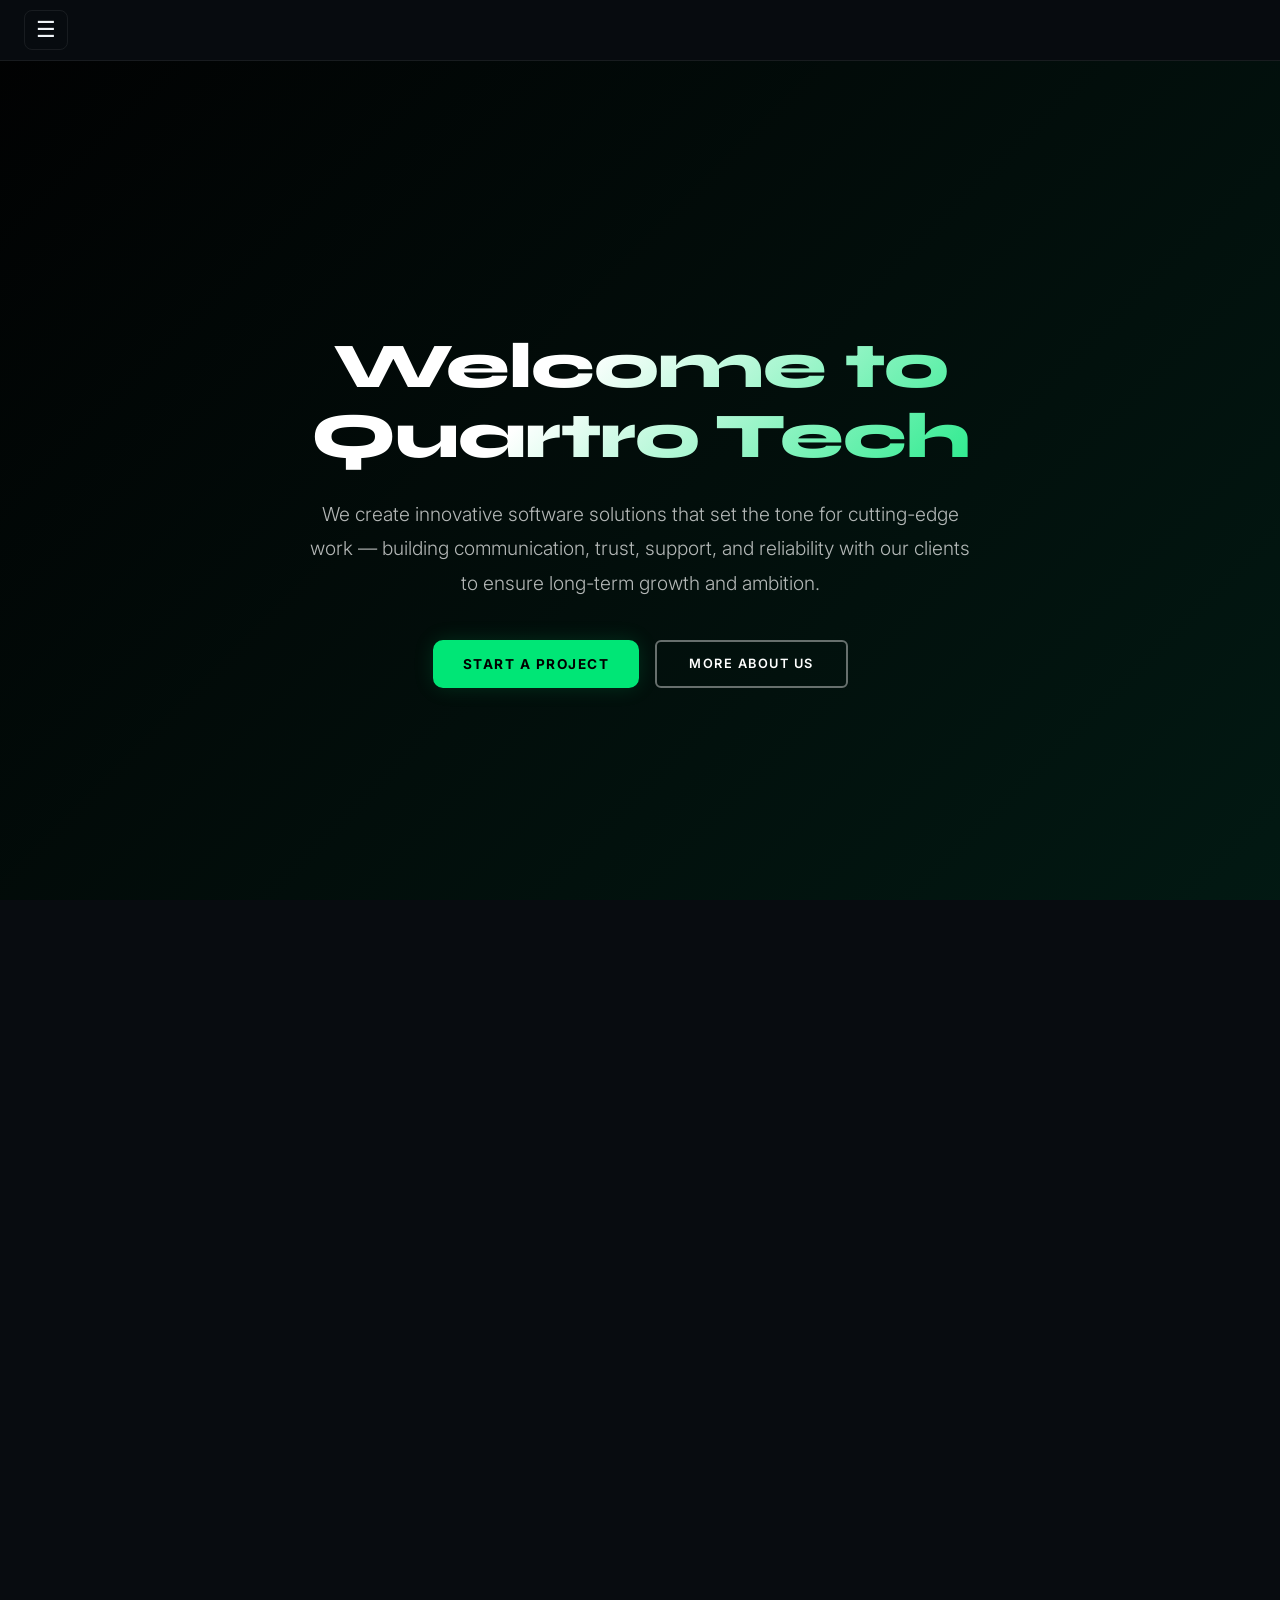
==== index.html @ 239b8951 "Add files via upload" ====
<!DOCTYPE html>
<html lang="en">
<head>
  <meta charset="UTF-8" />
  <meta name="viewport" content="width=device-width, initial-scale=1.0"/>
  <title>Quartro Tech</title>
  <link rel="stylesheet" href="styling.css" />
</head>
<body>
  <header>
    <button id="menu-toggle">&#9776;</button>
    <nav id="sidebar">
      <button id="close-menu">&#10006;</button>
      <h3>Navigation</h3>
      <ul>
        <li><a href="#home" class="nav-link">Home</a></li>
        <li><a href="#about" class="nav-link">About</a></li>
        <li><a href="#services" class="nav-link">Services</a></li>
        <li><a href="#contact" class="nav-link">Contact</a></li>
      </ul>
    </nav>
  </header>

  <main>
    <section id="home" class="home-section">
      <div class="overlay"></div>
      <div class="home-content">
        <h1 class="welcome-heading">Welcome to Quartro Tech</h1>
        <div class="main-content">
          <h3>
            We create innovative software solutions that set the tone for cutting-edge work —
            building communication, trust, support, and reliability with our clients to ensure
            long-term growth and ambition.
          </h3>
          <div class="home-buttons">
            <a class="btn btn--primary" href="#contact">Start a Project</a>
            <a class="btn btn--stroke" href="#about">More About Us</a>
          </div>
        </div>
      </div>
    </section>

    <section id="about">
      <h4 class="h4 reveal">Hello There</h4>
      <h1 class="h1 reveal">We Are Quartro Tech</h1>
      <hr class="reveal">
      <p class="we reveal">
        At Quartro Tech, we believe technology should be smart, seamless, and empowering.
        We are a team of innovators, engineers, and creators driven by a passion to build
        software that solves real world problems. Our approach is rooted in transparency,
        collaboration, and long-term thinking. From custom applications to scalable enterprise
        solutions, we partner with our clients to deliver work that's not only cutting-edge
        but also reliable and future-ready. Trust and performance aren't just goals —
        they're the foundation of everything we do.
      </p>
    </section>

    <section id="services">
      <h4 class="h4 reveal">What We Do</h4>
      <h1 class="reveal">We've got everything you need<br>to launch and grow your business</h1>
      <hr class="reveal">

      <div class="services-grid reveal">
        <div class="service-card">
          <img src="image 1.webp" class="pic" alt="Web Development">
          <h3>Web Development &amp; Design</h3>
          <p>Modern, responsive websites and web apps built for performance and great user experience.</p>
        </div>
        <div class="service-card">
          <img src="img 2.webp" class="pic" alt="Brand Identity">
          <h3>Brand Identity</h3>
          <p>Distinctive brand systems that communicate who you are and set you apart from the competition.</p>
        </div>
      </div>

      <p class="reveal"><b>We have so many things to offer to help grow your business to its peak — keep scrolling to contact us.</b></p>
    </section>

    <section id="contact" class="contact-section">
      <div class="container">
        <div class="contact-header reveal">
          <span class="section-subtitle">Contact Us</span>
          <h2 class="section-title">Reach out for a new project<br>or just say hello</h2>
        </div>

        <form id="contactForm" class="contact-form reveal" action="https://formspree.io/f/xjykpwga" method="POST">
          <h3 class="form-title">Send Us a Message</h3>
          <div class="form-group">
            <input type="text" name="name" placeholder="Your Name" required>
          </div>
          <div class="form-group">
            <input type="email" name="email" placeholder="Your Email" required>
          </div>
          <div class="form-group">
            <input type="text" name="subject" placeholder="Subject" required>
          </div>
          <div class="form-group">
            <textarea name="message" rows="5" placeholder="Your Message" required></textarea>
          </div>
          <input type="text" name="_gotcha" style="display:none">

          <div class="form-group">
            <button type="submit" class="btn btn--primary">Send Message</button>
            <p id="successMsg"></p>
          </div>
        </form>
      </div>
    </section>
  </main>

  <script src="script.js"></script>
</body>
</html>
---- styling.css ----
@import url('https://fonts.googleapis.com/css2?family=Syne:wght@400;600;700;800&family=Inter:wght@300;400;500&display=swap');

:root {
  --green: #00e676;
  --green-dark: #00c853;
  --green-glow: rgba(0, 230, 118, 0.15);
  --bg-dark: #080c10;
  --bg-card: #0d1117;
  --bg-surface: #111820;
  --text-primary: #f0f4f8;
  --text-muted: #8892a4;
  --border: rgba(255,255,255,0.07);
}

*, *::before, *::after {
  box-sizing: border-box;
  margin: 0;
  padding: 0;
}

html {
  scroll-behavior: smooth;
}

html, body {
  height: 100%;
  overflow-x: hidden;
}

body {
  font-family: 'Inter', sans-serif;
  background-color: var(--bg-dark);
  color: var(--text-primary);
}

header {
  position: fixed;
  width: 100%;
  z-index: 999;
  padding: 0.6rem 1.5rem;
  background: rgba(8, 12, 16, 0.85);
  backdrop-filter: blur(12px);
  border-bottom: 1px solid var(--border);
  display: flex;
  align-items: center;
}

#menu-toggle {
  font-size: 22px;
  background: none;
  border: 1px solid var(--border);
  color: var(--text-primary);
  padding: 0.4rem 0.7rem;
  border-radius: 8px;
  cursor: pointer;
  transition: border-color 0.2s, color 0.2s;
}

#menu-toggle:hover {
  border-color: var(--green);
  color: var(--green);
}

#sidebar {
  position: fixed;
  top: 0;
  left: -280px;
  height: 100%;
  width: 260px;
  background: var(--bg-card);
  border-right: 1px solid var(--border);
  transition: left 0.35s cubic-bezier(0.4, 0, 0.2, 1);
  padding: 2rem 1.5rem;
  z-index: 1000;
}

#sidebar.active {
  left: 0;
  box-shadow: 4px 0 40px rgba(0,0,0,0.6);
}

#sidebar h3 {
  font-family: 'Syne', sans-serif;
  font-size: 0.7rem;
  letter-spacing: 3px;
  text-transform: uppercase;
  color: var(--text-muted);
  margin-bottom: 1.5rem;
  margin-top: 1rem;
}

#close-menu {
  background: none;
  border: 1px solid var(--border);
  color: var(--text-muted);
  font-size: 16px;
  padding: 0.3rem 0.6rem;
  border-radius: 6px;
  cursor: pointer;
  transition: color 0.2s, border-color 0.2s;
  float: right;
}

#close-menu:hover {
  color: var(--green);
  border-color: var(--green);
}

nav ul {
  list-style: none;
  padding: 0;
  clear: both;
}

nav ul li {
  margin: 0.3rem 0;
}

nav ul li a {
  color: var(--text-muted);
  text-decoration: none;
  font-size: 1rem;
  font-weight: 400;
  padding: 0.6rem 1rem;
  display: block;
  border-radius: 8px;
  transition: background 0.2s, color 0.2s, padding-left 0.2s;
  letter-spacing: 0.5px;
}

nav ul li a:visited {
  color: var(--text-muted);
}

nav ul li a:hover {
  background: var(--green-glow);
  color: var(--green);
  padding-left: 1.4rem;
}

nav ul li a.active {
  color: var(--green);
  background: var(--green-glow);
  font-weight: 500;
}

main {
  padding-top: 60px;
}

section {
  min-height: 100vh;
  padding: 5rem 2rem;
  text-align: center;
}

.home-section {
  position: relative;
  min-height: 100vh;
  background: url('final background image.jpg') center center/cover no-repeat;
  background-attachment: fixed;
  color: #fff;
  display: flex;
  justify-content: center;
  align-items: center;
  padding: 80px 20px;
  overflow: hidden;
}

.overlay {
  position: absolute;
  inset: 0;
  background: linear-gradient(135deg, rgba(0,0,0,0.85) 0%, rgba(0,30,20,0.75) 100%);
  z-index: 1;
}

.home-content {
  position: relative;
  z-index: 2;
  max-width: 860px;
  animation: fadeUp 1s ease both;
}

@keyframes fadeUp {
  from { opacity: 0; transform: translateY(30px); }
  to   { opacity: 1; transform: translateY(0); }
}

.welcome-heading {
  font-family: 'Syne', sans-serif;
  font-size: clamp(2.2rem, 6vw, 4rem);
  font-weight: 800;
  margin-bottom: 1.5rem;
  letter-spacing: -1px;
  line-height: 1.1;
  background: linear-gradient(135deg, #fff 40%, var(--green));
  -webkit-background-clip: text;
  -webkit-text-fill-color: transparent;
  background-clip: text;
  animation: fadeUp 1s 0.2s ease both;
}

.main-content h3 {
  font-size: clamp(1rem, 2.5vw, 1.2rem);
  font-weight: 300;
  margin-bottom: 2.5rem;
  color: rgba(255,255,255,0.7);
  line-height: 1.8;
  max-width: 680px;
  margin-left: auto;
  margin-right: auto;
  animation: fadeUp 1s 0.4s ease both;
}

.home-buttons {
  display: flex;
  gap: 16px;
  justify-content: center;
  flex-wrap: wrap;
  animation: fadeUp 1s 0.6s ease both;
}

.btn {
  padding: 14px 32px;
  cursor: pointer;
  text-transform: uppercase;
  letter-spacing: 1.5px;
  font-size: 0.8rem;
  font-weight: 600;
  font-family: 'Inter', sans-serif;
  transition: all 0.3s ease;
  text-decoration: none;
  border-radius: 6px;
  display: inline-block;
}

.btn--primary {
  background: var(--green);
  color: #000;
  border: 2px solid var(--green);
  box-shadow: 0 0 20px var(--green-glow);
}

.btn--primary:hover {
  background: transparent;
  color: var(--green);
  box-shadow: 0 0 30px rgba(0,230,118,0.3);
  transform: translateY(-2px);
}

.btn--stroke {
  background: transparent;
  border: 2px solid rgba(255,255,255,0.4);
  color: #fff;
}

.btn--stroke:hover {
  border-color: #fff;
  background: rgba(255,255,255,0.08);
  transform: translateY(-2px);
}

#about {
  background: var(--bg-surface);
  display: flex;
  flex-direction: column;
  justify-content: center;
  align-items: center;
  border-top: 1px solid var(--border);
}

#about .h4 {
  color: var(--green);
  font-size: 0.75rem;
  font-weight: 500;
  letter-spacing: 4px;
  text-transform: uppercase;
  margin-bottom: 1rem;
}

#about .h1 {
  font-family: 'Syne', sans-serif;
  font-size: clamp(2rem, 5vw, 3.5rem);
  font-weight: 800;
  color: var(--text-primary);
  margin-bottom: 1.5rem;
  letter-spacing: -1px;
}

#about hr {
  border: none;
  width: 60px;
  height: 3px;
  background: var(--green);
  border-radius: 2px;
  margin: 0 auto 2rem;
}

.we {
  max-width: 720px;
  font-size: 1rem;
  font-weight: 300;
  line-height: 1.9;
  color: var(--text-muted);
  letter-spacing: 0.3px;
}

#services {
  background: var(--bg-dark);
  border-top: 1px solid var(--border);
  display: flex;
  flex-direction: column;
  align-items: center;
  justify-content: center;
  gap: 1.5rem;
}

#services .h4 {
  color: var(--green);
  font-size: 0.75rem;
  letter-spacing: 4px;
  text-transform: uppercase;
  font-weight: 500;
}

#services h1 {
  font-family: 'Syne', sans-serif;
  font-size: clamp(1.8rem, 4vw, 2.8rem);
  font-weight: 800;
  letter-spacing: -0.5px;
  line-height: 1.2;
  color: var(--text-primary);
}

#services hr {
  border: none;
  width: 60px;
  height: 3px;
  background: var(--green);
  border-radius: 2px;
  margin: 0 auto;
}

.services-grid {
  display: grid;
  grid-template-columns: repeat(auto-fit, minmax(240px, 1fr));
  gap: 1.5rem;
  width: 100%;
  max-width: 900px;
  margin-top: 1rem;
}

.service-card {
  background: var(--bg-card);
  border: 1px solid var(--border);
  border-radius: 16px;
  padding: 2rem 1.5rem;
  transition: transform 0.3s ease, border-color 0.3s ease, box-shadow 0.3s ease;
  text-align: center;
}

.service-card:hover {
  transform: translateY(-6px);
  border-color: var(--green);
  box-shadow: 0 12px 40px rgba(0,230,118,0.1);
}

.service-card h3 {
  font-family: 'Syne', sans-serif;
  font-size: 1.1rem;
  font-weight: 700;
  margin-bottom: 0.5rem;
  color: var(--text-primary);
}

.service-card p {
  font-size: 0.9rem;
  color: var(--text-muted);
  line-height: 1.7;
}

.pic {
  width: 100%;
  max-width: 200px;
  height: 140px;
  object-fit: cover;
  border-radius: 12px;
  border: 1px solid var(--border);
  margin: 0 auto 1rem;
  display: block;
  transition: transform 0.3s ease, box-shadow 0.3s ease;
}

.pic:hover {
  transform: scale(1.03);
  box-shadow: 0 8px 30px rgba(0,230,118,0.15);
}

#services > p {
  max-width: 600px;
  color: var(--text-muted);
  font-size: 0.95rem;
  line-height: 1.7;
}

.contact-section {
  background: var(--bg-surface);
  color: var(--text-primary);
  padding: 6rem 2rem;
  border-top: 1px solid var(--border);
  min-height: 100vh;
  display: flex;
  align-items: center;
  justify-content: center;
}

.container {
  width: 100%;
  max-width: 640px;
}

.contact-header {
  text-align: center;
  margin-bottom: 3rem;
}

.section-subtitle {
  color: var(--green);
  font-size: 0.75rem;
  letter-spacing: 4px;
  text-transform: uppercase;
  font-weight: 500;
  display: block;
  margin-bottom: 0.75rem;
}

.section-title {
  font-family: 'Syne', sans-serif;
  font-size: clamp(1.5rem, 4vw, 2.2rem);
  font-weight: 700;
  line-height: 1.3;
  letter-spacing: -0.5px;
}

.contact-form {
  background: var(--bg-card);
  border: 1px solid var(--border);
  border-radius: 20px;
  padding: 2.5rem;
}

.form-title {
  font-family: 'Syne', sans-serif;
  color: var(--text-primary);
  text-align: center;
  font-size: 1rem;
  font-weight: 600;
  margin-bottom: 2rem;
  letter-spacing: 2px;
  text-transform: uppercase;
}

.form-group {
  margin-bottom: 1.2rem;
}

input, textarea {
  width: 100%;
  padding: 13px 16px;
  background: var(--bg-surface);
  border: 1px solid var(--border);
  border-radius: 10px;
  color: var(--text-primary);
  font-size: 0.95rem;
  font-family: 'Inter', sans-serif;
  transition: border-color 0.25s, box-shadow 0.25s;
  outline: none;
}

input:focus, textarea:focus {
  border-color: var(--green);
  box-shadow: 0 0 0 3px rgba(0, 230, 118, 0.1);
}

input::placeholder, textarea::placeholder {
  color: var(--text-muted);
}

textarea {
  resize: vertical;
  min-height: 120px;
}

.btn--primary {
  background: var(--green);
  color: #000;
  border: 2px solid var(--green);
  font-weight: 700;
  border-radius: 10px;
  padding: 14px 28px;
  font-size: 0.85rem;
  letter-spacing: 1.5px;
  box-shadow: 0 0 20px var(--green-glow);
  transition: all 0.3s ease;
  cursor: pointer;
  text-transform: uppercase;
}

.btn--primary:hover {
  background: transparent;
  color: var(--green);
  transform: translateY(-2px);
  box-shadow: 0 0 30px rgba(0, 230, 118, 0.25);
}

.reveal {
  opacity: 0;
  transform: translateY(28px);
  transition: opacity 0.7s ease, transform 0.7s ease;
}

.reveal.visible {
  opacity: 1;
  transform: translateY(0);
}

@media (max-width: 768px) {
  section {
    padding: 4rem 1.2rem;
  }

  .home-section {
    padding: 80px 1.2rem 4rem;
    background-attachment: scroll;
  }

  .home-buttons {
    flex-direction: column;
    align-items: center;
  }

  .btn {
    width: 100%;
    max-width: 300px;
    text-align: center;
  }

  .services-grid {
    grid-template-columns: 1fr;
  }

  .contact-form {
    padding: 1.5rem;
  }

  #sidebar {
    width: 80%;
  }
}
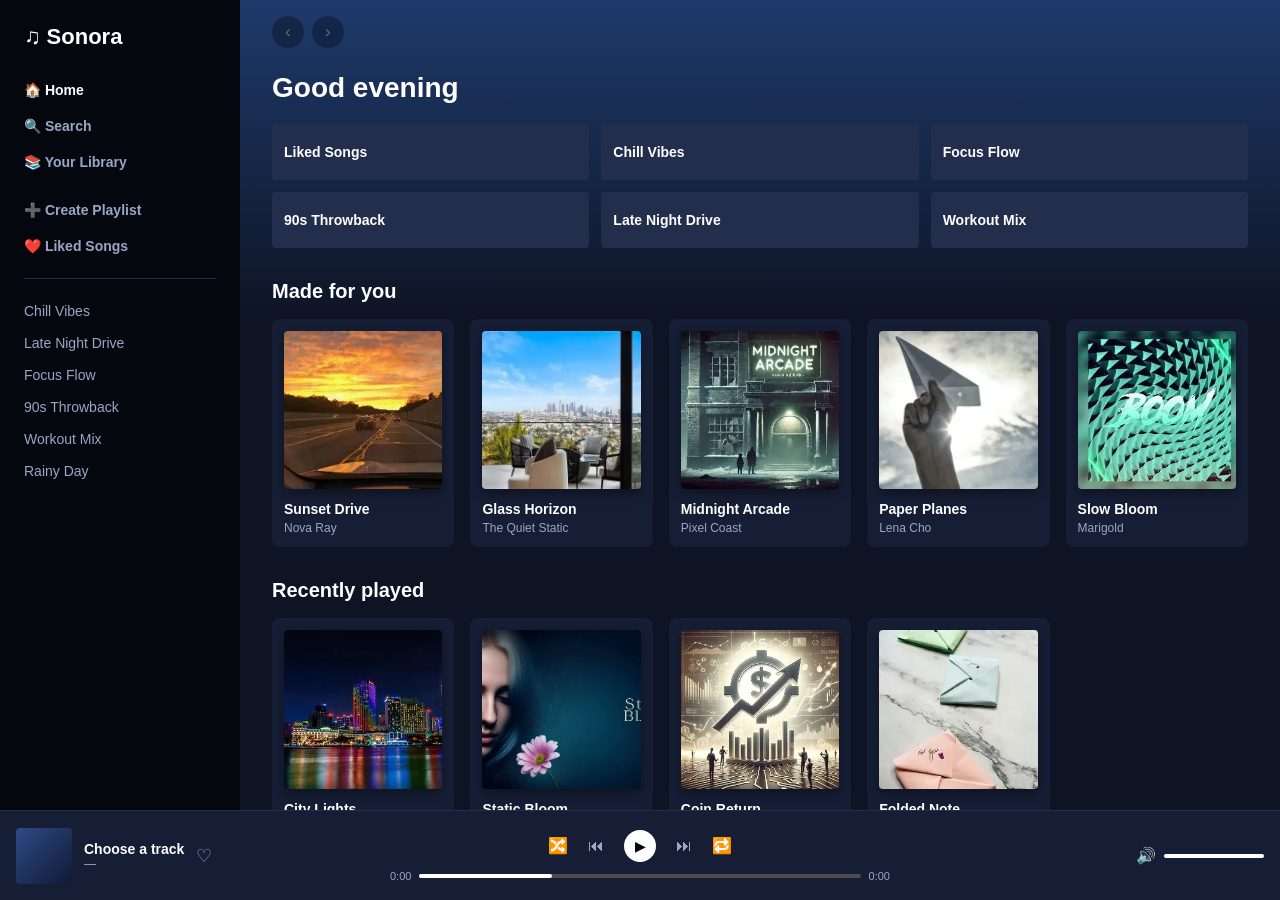
==== commit 25a61e43: "sonora music playlist" ====
--- a/index.html
+++ b/index.html
@@ -1,113 +1,177 @@
-<!DOCTYPE html>
-<html lang="en">
-<head>
-  <meta charset="UTF-8" />
-  <meta name="viewport" content="width=device-width, initial-scale=1.0"/>
-  <title>Quartro Tech</title>
-  <link rel="stylesheet" href="styling.css" />
-</head>
-<body>
-  <header>
-    <button id="menu-toggle">&#9776;</button>
-    <nav id="sidebar">
-      <button id="close-menu">&#10006;</button>
-      <h3>Navigation</h3>
-      <ul>
-        <li><a href="#home" class="nav-link">Home</a></li>
-        <li><a href="#about" class="nav-link">About</a></li>
-        <li><a href="#services" class="nav-link">Services</a></li>
-        <li><a href="#contact" class="nav-link">Contact</a></li>
-      </ul>
-    </nav>
-  </header>
-
-  <main>
-    <section id="home" class="home-section">
-      <div class="overlay"></div>
-      <div class="home-content">
-        <h1 class="welcome-heading">Welcome to Quartro Tech</h1>
-        <div class="main-content">
-          <h3>
-            We create innovative software solutions that set the tone for cutting-edge work —
-            building communication, trust, support, and reliability with our clients to ensure
-            long-term growth and ambition.
-          </h3>
-          <div class="home-buttons">
-            <a class="btn btn--primary" href="#contact">Start a Project</a>
-            <a class="btn btn--stroke" href="#about">More About Us</a>
-          </div>
-        </div>
-      </div>
-    </section>
-
-    <section id="about">
-      <h4 class="h4 reveal">Hello There</h4>
-      <h1 class="h1 reveal">We Are Quartro Tech</h1>
-      <hr class="reveal">
-      <p class="we reveal">
-        At Quartro Tech, we believe technology should be smart, seamless, and empowering.
-        We are a team of innovators, engineers, and creators driven by a passion to build
-        software that solves real world problems. Our approach is rooted in transparency,
-        collaboration, and long-term thinking. From custom applications to scalable enterprise
-        solutions, we partner with our clients to deliver work that's not only cutting-edge
-        but also reliable and future-ready. Trust and performance aren't just goals —
-        they're the foundation of everything we do.
-      </p>
-    </section>
-
-    <section id="services">
-      <h4 class="h4 reveal">What We Do</h4>
-      <h1 class="reveal">We've got everything you need<br>to launch and grow your business</h1>
-      <hr class="reveal">
-
-      <div class="services-grid reveal">
-        <div class="service-card">
-          <img src="image 1.webp" class="pic" alt="Web Development">
-          <h3>Web Development &amp; Design</h3>
-          <p>Modern, responsive websites and web apps built for performance and great user experience.</p>
-        </div>
-        <div class="service-card">
-          <img src="img 2.webp" class="pic" alt="Brand Identity">
-          <h3>Brand Identity</h3>
-          <p>Distinctive brand systems that communicate who you are and set you apart from the competition.</p>
-        </div>
-      </div>
-
-      <p class="reveal"><b>We have so many things to offer to help grow your business to its peak — keep scrolling to contact us.</b></p>
-    </section>
-
-    <section id="contact" class="contact-section">
-      <div class="container">
-        <div class="contact-header reveal">
-          <span class="section-subtitle">Contact Us</span>
-          <h2 class="section-title">Reach out for a new project<br>or just say hello</h2>
-        </div>
-
-        <form id="contactForm" class="contact-form reveal" action="https://formspree.io/f/xjykpwga" method="POST">
-          <h3 class="form-title">Send Us a Message</h3>
-          <div class="form-group">
-            <input type="text" name="name" placeholder="Your Name" required>
-          </div>
-          <div class="form-group">
-            <input type="email" name="email" placeholder="Your Email" required>
-          </div>
-          <div class="form-group">
-            <input type="text" name="subject" placeholder="Subject" required>
-          </div>
-          <div class="form-group">
-            <textarea name="message" rows="5" placeholder="Your Message" required></textarea>
-          </div>
-          <input type="text" name="_gotcha" style="display:none">
-
-          <div class="form-group">
-            <button type="submit" class="btn btn--primary">Send Message</button>
-            <p id="successMsg"></p>
-          </div>
-        </form>
-      </div>
-    </section>
-  </main>
-
-  <script src="script.js"></script>
-</body>
+<!DOCTYPE html>
+<html lang="en">
+<head>
+<meta charset="UTF-8">
+<meta name="viewport" content="width=device-width, initial-scale=1.0">
+<title>Spotify Clone</title>
+<link rel="stylesheet" href="style.css">
+</head>
+<body>
+
+  <div class="app">
+
+    <!-- Sidebar -->
+    <aside class="sidebar">
+      <div class="logo">♫ Sonora</div>
+
+      <nav class="nav-main">
+        <a href="#" class="nav-link active" id="nav-home">🏠 Home</a>
+        <a href="#" class="nav-link" id="nav-search">🔍 Search</a>
+        <a href="#" class="nav-link" id="nav-library">📚 Your Library</a>
+      </nav>
+
+      <div class="nav-secondary">
+        <a href="#" class="nav-link" id="create-playlist-btn">➕ Create Playlist</a>
+        <a href="#" class="nav-link" id="nav-liked">❤️ Liked Songs</a>
+      </div>
+
+      <hr class="divider">
+
+      <ul class="playlist-list" id="playlist-list">
+        <li data-playlist="Chill Vibes">Chill Vibes</li>
+        <li data-playlist="Late Night Drive">Late Night Drive</li>
+        <li data-playlist="Focus Flow">Focus Flow</li>
+        <li data-playlist="90s Throwback">90s Throwback</li>
+        <li data-playlist="Workout Mix">Workout Mix</li>
+        <li data-playlist="Rainy Day">Rainy Day</li>
+      </ul>
+    </aside>
+
+    <!-- Main content -->
+    <main class="main">
+      <header class="topbar">
+        <div class="nav-arrows">
+          <button class="round-btn" id="back-btn">‹</button>
+          <button class="round-btn" id="forward-btn">›</button>
+        </div>
+      </header>
+
+      <section class="content" id="home-view">
+        <h1 class="greeting">Good evening</h1>
+
+        <div class="quick-grid">
+          <div class="quick-card">Liked Songs</div>
+          <div class="quick-card">Chill Vibes</div>
+          <div class="quick-card">Focus Flow</div>
+          <div class="quick-card">90s Throwback</div>
+          <div class="quick-card">Late Night Drive</div>
+          <div class="quick-card">Workout Mix</div>
+        </div>
+
+        <h2 class="section-title">Made for you</h2>
+        <div class="card-row" id="made-for-you">
+          <div class="album-card" data-track="0">
+            <div class="album-art" style="background-image: url('images/covers/sunset-drive.jpg');"></div>
+            <div class="album-name">Sunset Drive</div>
+            <div class="album-desc">Nova Ray</div>
+          </div>
+          <div class="album-card" data-track="1">
+            <div class="album-art" style="background-image: url('images/covers/glass-horizon.jpg');"></div>
+            <div class="album-name">Glass Horizon</div>
+            <div class="album-desc">The Quiet Static</div>
+          </div>
+          <div class="album-card" data-track="2">
+            <div class="album-art" style="background-image: url('images/covers/midnight-arcade.jpg');"></div>
+            <div class="album-name">Midnight Arcade</div>
+            <div class="album-desc">Pixel Coast</div>
+          </div>
+          <div class="album-card" data-track="3">
+            <div class="album-art" style="background-image: url('images/covers/paper-planes.jpg');"></div>
+            <div class="album-name">Paper Planes</div>
+            <div class="album-desc">Lena Cho</div>
+          </div>
+          <div class="album-card" data-track="4">
+            <div class="album-art" style="background-image: url('images/covers/slow-bloom.jpg');"></div>
+            <div class="album-name">Slow Bloom</div>
+            <div class="album-desc">Marigold</div>
+          </div>
+        </div>
+
+        <h2 class="section-title">Recently played</h2>
+        <div class="card-row" id="recently-played">
+          <div class="album-card" data-track="5">
+            <div class="album-art" style="background-image: url('images/covers/city-lights.jpg');"></div>
+            <div class="album-name">City Lights</div>
+            <div class="album-desc">Nova Ray</div>
+          </div>
+          <div class="album-card" data-track="6">
+            <div class="album-art" style="background-image: url('images/covers/static-bloom.jpg');"></div>
+            <div class="album-name">Static Bloom</div>
+            <div class="album-desc">The Quiet Static</div>
+          </div>
+          <div class="album-card" data-track="7">
+            <div class="album-art" style="background-image: url('images/covers/coin-return.jpg');"></div>
+            <div class="album-name">Coin Return</div>
+            <div class="album-desc">Pixel Coast</div>
+          </div>
+          <div class="album-card" data-track="8">
+            <div class="album-art" style="background-image: url('images/covers/folded-note.jpg');"></div>
+            <div class="album-name">Folded Note</div>
+            <div class="album-desc">Lena Cho</div>
+          </div>
+        </div>
+      </section>
+
+      <section class="content" id="search-view" style="display:none;">
+        <input
+          type="text"
+          id="search-input"
+          class="search-input"
+          placeholder="What do you want to listen to?"
+          autocomplete="off"
+        >
+        <h2 class="section-title">Results</h2>
+        <div class="card-row" id="search-results"></div>
+        <p class="search-empty" id="search-empty" style="display:none;">No results found.</p>
+      </section>
+
+      <section class="content" id="liked-view" style="display:none;">
+        <h1 class="greeting">Liked Songs</h1>
+        <p class="drag-hint">Drag tracks to reorder your queue.</p>
+        <ul class="liked-list" id="liked-list"></ul>
+      </section>
+
+      <section class="content" id="library-view" style="display:none;">
+        <h1 class="greeting">Your Library</h1>
+        <div class="card-row" id="library-grid"></div>
+      </section>
+    </main>
+  </div>
+
+  <!-- Now playing bar -->
+  <footer class="now-playing">
+    <div class="np-track">
+      <div class="np-art" id="np-art"></div>
+      <div class="np-info">
+        <div class="np-title" id="np-title">Choose a track</div>
+        <div class="np-artist" id="np-artist">—</div>
+      </div>
+      <button class="like-btn" id="like-btn">♡</button>
+    </div>
+
+    <div class="np-controls">
+      <div class="np-buttons">
+        <button class="ctrl-btn" id="shuffle-btn">🔀</button>
+        <button class="ctrl-btn" id="prev-btn">⏮</button>
+        <button class="ctrl-btn play-btn" id="play-btn">▶</button>
+        <button class="ctrl-btn" id="next-btn">⏭</button>
+        <button class="ctrl-btn" id="repeat-btn">🔁</button>
+      </div>
+      <div class="np-seek">
+        <span class="time" id="time-current">0:00</span>
+        <div class="seek-bar" id="seek-bar"><div class="seek-fill" id="seek-fill"></div></div>
+        <span class="time" id="time-total">0:00</span>
+      </div>
+    </div>
+
+    <div class="np-extra">
+      <button class="ctrl-btn" id="mute-btn">🔊</button>
+      <div class="volume-bar" id="volume-bar"><div class="volume-fill" id="volume-fill"></div></div>
+    </div>
+  </footer>
+
+  <audio id="audio-player"></audio>
+
+  <script src="script.js"></script>
+</body>
 </html>
--- a/style.css
+++ b/style.css
@@ -0,0 +1,546 @@
+:root {
+  --bg-black: #05070f;
+  --bg-base: #0e1424;
+  --bg-elevated: #161e35;
+  --bg-highlight: #232e4d;
+  --text-primary: #ffffff;
+  --text-secondary: #9aa6c4;
+  --accent: #3b82f6;
+  --sidebar-width: 240px;
+  --now-playing-height: 90px;
+}
+
+* { margin: 0; padding: 0; box-sizing: border-box; }
+
+body {
+  font-family: -apple-system, "Segoe UI", Helvetica, Arial, sans-serif;
+  background: var(--bg-black);
+  color: var(--text-primary);
+  height: 100vh;
+  overflow: hidden;
+}
+
+.app {
+  display: flex;
+  height: calc(100vh - var(--now-playing-height));
+}
+
+/* Sidebar */
+.sidebar {
+  width: var(--sidebar-width);
+  background: var(--bg-black);
+  padding: 24px 12px;
+  display: flex;
+  flex-direction: column;
+  overflow-y: auto;
+}
+
+.logo {
+  font-size: 22px;
+  font-weight: 700;
+  padding: 0 12px 24px;
+}
+
+.nav-main, .nav-secondary {
+  display: flex;
+  flex-direction: column;
+  gap: 4px;
+}
+
+.nav-secondary { margin-top: 16px; }
+
+.nav-link {
+  color: var(--text-secondary);
+  text-decoration: none;
+  font-size: 14px;
+  font-weight: 600;
+  padding: 8px 12px;
+  border-radius: 4px;
+  transition: color 0.2s ease;
+}
+
+.nav-link:hover, .nav-link.active {
+  color: var(--text-primary);
+}
+
+.divider {
+  border: none;
+  border-top: 1px solid var(--bg-highlight);
+  margin: 16px 12px;
+}
+
+.playlist-list {
+  list-style: none;
+  overflow-y: auto;
+  padding: 0 12px;
+}
+
+.playlist-list li {
+  color: var(--text-secondary);
+  font-size: 14px;
+  padding: 8px 0;
+  cursor: pointer;
+  transition: color 0.2s ease;
+}
+
+.playlist-list li:hover {
+  color: var(--text-primary);
+}
+
+/* Main */
+.main {
+  flex: 1;
+  overflow-y: auto;
+  background: linear-gradient(180deg, #1e3a6b 0%, var(--bg-base) 320px);
+}
+
+.topbar {
+  display: flex;
+  justify-content: space-between;
+  align-items: center;
+  padding: 16px 32px;
+  position: sticky;
+  top: 0;
+  z-index: 5;
+}
+
+.nav-arrows { display: flex; gap: 8px; }
+
+.round-btn {
+  width: 32px;
+  height: 32px;
+  border-radius: 50%;
+  border: none;
+  background: rgba(0,0,0,0.6);
+  color: var(--text-primary);
+  cursor: pointer;
+  font-size: 16px;
+}
+
+.round-btn:disabled {
+  color: var(--text-secondary);
+  cursor: default;
+  opacity: 0.5;
+}
+
+.content { padding: 8px 32px 32px; }
+
+.greeting {
+  font-size: 28px;
+  font-weight: 700;
+  margin-bottom: 20px;
+}
+
+.quick-grid {
+  display: grid;
+  grid-template-columns: repeat(2, 1fr);
+  gap: 12px;
+  margin-bottom: 32px;
+}
+
+@media (min-width: 900px) {
+  .quick-grid { grid-template-columns: repeat(3, 1fr); }
+}
+
+.quick-card {
+  background: var(--bg-highlight);
+  border-radius: 4px;
+  padding: 12px;
+  font-weight: 700;
+  font-size: 14px;
+  cursor: pointer;
+  height: 56px;
+  display: flex;
+  align-items: center;
+  transition: background 0.2s ease;
+}
+
+.quick-card:hover {
+  background: #2c3c66;
+}
+
+.section-title {
+  font-size: 20px;
+  font-weight: 700;
+  margin-bottom: 16px;
+}
+
+.search-input {
+  width: 100%;
+  max-width: 400px;
+  background: var(--bg-elevated);
+  border: none;
+  border-radius: 24px;
+  padding: 14px 20px;
+  color: var(--text-primary);
+  font-size: 15px;
+  margin-bottom: 32px;
+  outline: none;
+}
+
+.search-input::placeholder {
+  color: var(--text-secondary);
+}
+
+.search-input:focus {
+  box-shadow: 0 0 0 2px var(--text-primary);
+}
+
+.search-empty {
+  color: var(--text-secondary);
+  font-size: 14px;
+}
+
+.drag-hint {
+  color: var(--text-secondary);
+  font-size: 13px;
+  margin-bottom: 20px;
+}
+
+.liked-list {
+  list-style: none;
+  max-width: 700px;
+}
+
+.liked-row {
+  display: flex;
+  align-items: center;
+  gap: 16px;
+  padding: 10px 12px;
+  border-radius: 4px;
+  cursor: grab;
+  transition: background 0.15s ease;
+}
+
+.liked-row:hover {
+  background: var(--bg-highlight);
+}
+
+.liked-row.dragging {
+  opacity: 0.4;
+}
+
+.liked-row.drag-over {
+  border-top: 2px solid var(--accent);
+}
+
+.drag-handle {
+  color: var(--text-secondary);
+  font-size: 14px;
+  user-select: none;
+}
+
+.liked-art {
+  width: 40px;
+  height: 40px;
+  border-radius: 4px;
+  background: linear-gradient(135deg, #2f4a86 0%, #101a35 100%);
+  background-size: cover;
+  background-position: center;
+  flex-shrink: 0;
+}
+
+.liked-info { flex: 1; min-width: 0; }
+
+.liked-title {
+  font-size: 14px;
+  font-weight: 600;
+  white-space: nowrap;
+  overflow: hidden;
+  text-overflow: ellipsis;
+}
+
+.liked-artist {
+  font-size: 12px;
+  color: var(--text-secondary);
+}
+
+.liked-remove {
+  background: none;
+  border: none;
+  color: var(--text-secondary);
+  font-size: 16px;
+  cursor: pointer;
+}
+
+.liked-remove:hover {
+  color: var(--text-primary);
+}
+
+.liked-empty {
+  color: var(--text-secondary);
+  font-size: 14px;
+}
+
+.card-row {
+  display: grid;
+  grid-template-columns: repeat(auto-fill, minmax(160px, 1fr));
+  gap: 16px;
+  margin-bottom: 32px;
+}
+
+.album-card {
+  background: var(--bg-elevated);
+  border-radius: 8px;
+  padding: 12px;
+  cursor: pointer;
+  transition: background 0.2s ease;
+  position: relative;
+}
+
+.card-like-btn {
+  position: absolute;
+  top: 20px;
+  right: 20px;
+  background: rgba(0,0,0,0.6);
+  border: none;
+  color: var(--text-primary);
+  font-size: 15px;
+  width: 28px;
+  height: 28px;
+  border-radius: 50%;
+  cursor: pointer;
+  display: flex;
+  align-items: center;
+  justify-content: center;
+  opacity: 0;
+  transition: opacity 0.15s ease;
+}
+
+.album-card:hover .card-like-btn {
+  opacity: 1;
+}
+
+.card-like-btn.liked {
+  opacity: 1;
+}
+
+.album-card:hover {
+  background: var(--bg-highlight);
+}
+
+.card-add-btn {
+  position: absolute;
+  top: 20px;
+  right: 56px;
+  background: rgba(0,0,0,0.6);
+  border: none;
+  color: var(--text-primary);
+  font-size: 13px;
+  width: 28px;
+  height: 28px;
+  border-radius: 50%;
+  cursor: pointer;
+  display: flex;
+  align-items: center;
+  justify-content: center;
+  opacity: 0;
+  transition: opacity 0.15s ease;
+}
+
+.album-card:hover .card-add-btn {
+  opacity: 1;
+}
+
+.liked-add-btn {
+  background: none;
+  border: none;
+  color: var(--text-secondary);
+  font-size: 14px;
+  cursor: pointer;
+  margin-right: 4px;
+}
+
+.liked-add-btn:hover {
+  color: var(--text-primary);
+}
+
+.add-to-playlist-menu {
+  position: absolute;
+  background: var(--bg-elevated);
+  border: 1px solid var(--bg-highlight);
+  border-radius: 6px;
+  box-shadow: 0 8px 24px rgba(0,0,0,0.5);
+  min-width: 200px;
+  max-height: 260px;
+  overflow-y: auto;
+  z-index: 100;
+  padding: 6px 0;
+}
+
+.add-menu-item {
+  padding: 8px 14px;
+  font-size: 13px;
+  color: var(--text-primary);
+  cursor: pointer;
+  display: flex;
+  gap: 8px;
+  align-items: center;
+}
+
+.add-menu-item:hover {
+  background: var(--bg-highlight);
+}
+
+.add-menu-item span {
+  width: 14px;
+  color: var(--accent);
+  font-weight: 700;
+}
+
+.add-menu-empty {
+  padding: 8px 14px;
+  font-size: 13px;
+  color: var(--text-secondary);
+}
+
+.add-menu-divider {
+  border: none;
+  border-top: 1px solid var(--bg-highlight);
+  margin: 4px 0;
+}
+
+.add-menu-new {
+  color: var(--accent);
+  font-weight: 600;
+}
+
+.album-art {
+  width: 100%;
+  aspect-ratio: 1;
+  background-color: #101a35;
+  background-image: linear-gradient(135deg, #2f4a86 0%, #101a35 100%);
+  background-size: cover;
+  background-position: center;
+  border-radius: 4px;
+  margin-bottom: 12px;
+  box-shadow: 0 4px 12px rgba(0,0,0,0.4);
+}
+
+.album-name {
+  font-size: 14px;
+  font-weight: 600;
+  margin-bottom: 4px;
+}
+
+.album-desc {
+  font-size: 12px;
+  color: var(--text-secondary);
+}
+
+/* Now playing bar */
+.now-playing {
+  height: var(--now-playing-height);
+  background: var(--bg-elevated);
+  border-top: 1px solid var(--bg-highlight);
+  display: grid;
+  grid-template-columns: 1fr 2fr 1fr;
+  align-items: center;
+  padding: 0 16px;
+}
+
+.np-track {
+  display: flex;
+  align-items: center;
+  gap: 12px;
+}
+
+.np-art {
+  width: 56px;
+  height: 56px;
+  background: linear-gradient(135deg, #2f4a86 0%, #101a35 100%);
+  background-size: cover;
+  background-position: center;
+  border-radius: 4px;
+}
+
+.np-title { font-size: 14px; font-weight: 600; }
+.np-artist { font-size: 12px; color: var(--text-secondary); }
+
+.like-btn {
+  background: none;
+  border: none;
+  color: var(--text-secondary);
+  font-size: 18px;
+  cursor: pointer;
+}
+
+.np-controls {
+  display: flex;
+  flex-direction: column;
+  align-items: center;
+  gap: 8px;
+}
+
+.np-buttons { display: flex; align-items: center; gap: 20px; }
+
+.ctrl-btn {
+  background: none;
+  border: none;
+  color: var(--text-secondary);
+  font-size: 16px;
+  cursor: pointer;
+}
+
+.ctrl-btn:hover { color: var(--text-primary); }
+
+.ctrl-active {
+  color: var(--accent) !important;
+}
+
+.play-btn {
+  background: var(--text-primary);
+  color: var(--bg-black);
+  border-radius: 50%;
+  width: 32px;
+  height: 32px;
+  font-size: 14px;
+}
+
+.np-seek {
+  display: flex;
+  align-items: center;
+  gap: 8px;
+  width: 100%;
+  max-width: 500px;
+}
+
+.time { font-size: 11px; color: var(--text-secondary); }
+
+.seek-bar, .volume-bar {
+  flex: 1;
+  height: 4px;
+  background: #4d4d4d;
+  border-radius: 2px;
+  cursor: pointer;
+  position: relative;
+}
+
+.seek-fill {
+  width: 30%;
+  height: 100%;
+  background: var(--text-primary);
+  border-radius: 2px;
+}
+
+.np-extra {
+  display: flex;
+  align-items: center;
+  gap: 8px;
+  justify-self: end;
+}
+
+.volume-bar { width: 100px; }
+
+.volume-fill {
+  width: 70%;
+  height: 100%;
+  background: var(--text-primary);
+  border-radius: 2px;
+}
+
+/* Responsive */
+@media (max-width: 768px) {
+  .sidebar { display: none; }
+  .np-seek { display: none; }
+}
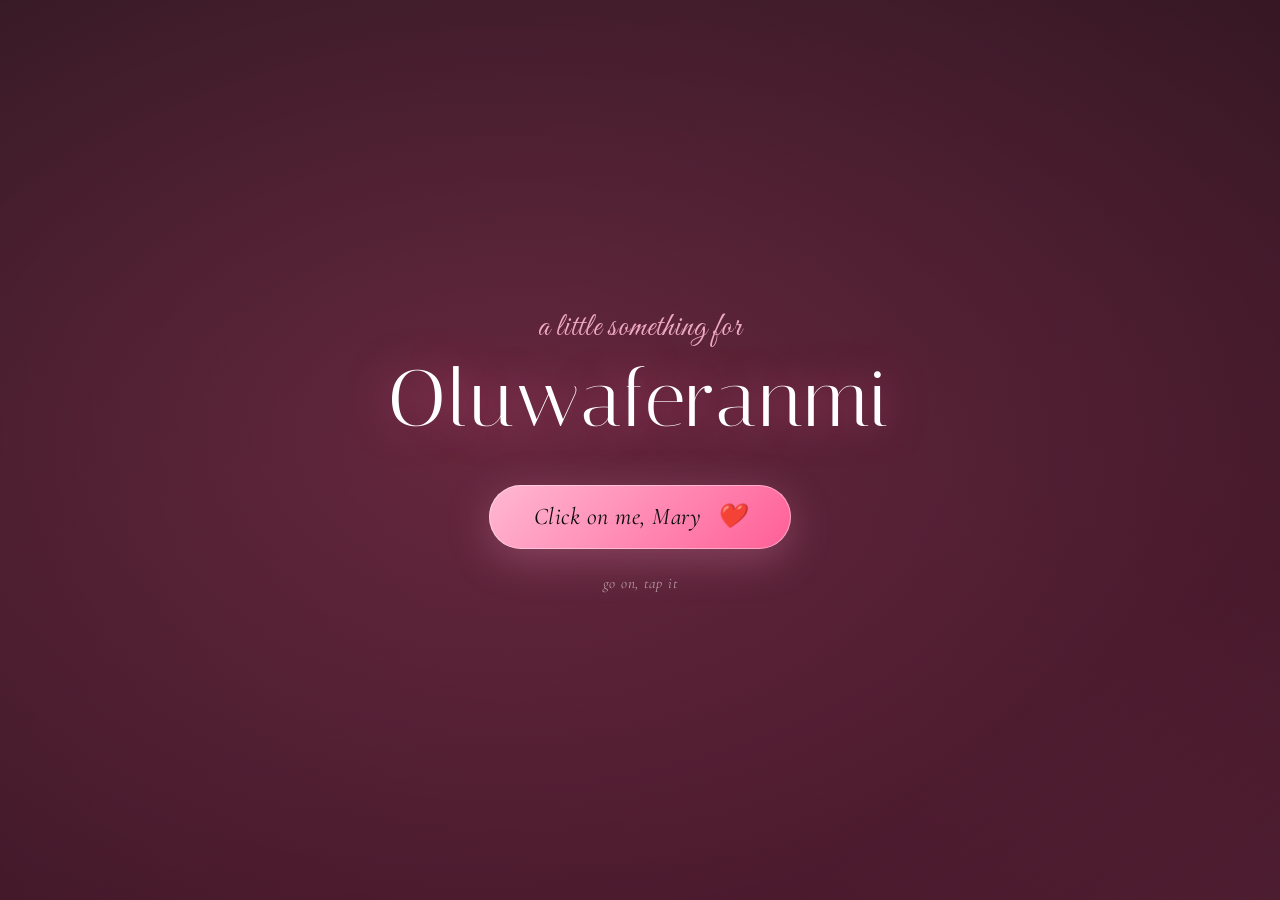
==== commit 2e22881a: "Add files via upload" ====
--- a/index.html
+++ b/index.html
@@ -1,177 +1,106 @@
-<!DOCTYPE html>
-<html lang="en">
-<head>
-<meta charset="UTF-8">
-<meta name="viewport" content="width=device-width, initial-scale=1.0">
-<title>Spotify Clone</title>
-<link rel="stylesheet" href="style.css">
-</head>
-<body>
-
-  <div class="app">
-
-    <!-- Sidebar -->
-    <aside class="sidebar">
-      <div class="logo">♫ Sonora</div>
-
-      <nav class="nav-main">
-        <a href="#" class="nav-link active" id="nav-home">🏠 Home</a>
-        <a href="#" class="nav-link" id="nav-search">🔍 Search</a>
-        <a href="#" class="nav-link" id="nav-library">📚 Your Library</a>
-      </nav>
-
-      <div class="nav-secondary">
-        <a href="#" class="nav-link" id="create-playlist-btn">➕ Create Playlist</a>
-        <a href="#" class="nav-link" id="nav-liked">❤️ Liked Songs</a>
-      </div>
-
-      <hr class="divider">
-
-      <ul class="playlist-list" id="playlist-list">
-        <li data-playlist="Chill Vibes">Chill Vibes</li>
-        <li data-playlist="Late Night Drive">Late Night Drive</li>
-        <li data-playlist="Focus Flow">Focus Flow</li>
-        <li data-playlist="90s Throwback">90s Throwback</li>
-        <li data-playlist="Workout Mix">Workout Mix</li>
-        <li data-playlist="Rainy Day">Rainy Day</li>
-      </ul>
-    </aside>
-
-    <!-- Main content -->
-    <main class="main">
-      <header class="topbar">
-        <div class="nav-arrows">
-          <button class="round-btn" id="back-btn">‹</button>
-          <button class="round-btn" id="forward-btn">›</button>
-        </div>
-      </header>
-
-      <section class="content" id="home-view">
-        <h1 class="greeting">Good evening</h1>
-
-        <div class="quick-grid">
-          <div class="quick-card">Liked Songs</div>
-          <div class="quick-card">Chill Vibes</div>
-          <div class="quick-card">Focus Flow</div>
-          <div class="quick-card">90s Throwback</div>
-          <div class="quick-card">Late Night Drive</div>
-          <div class="quick-card">Workout Mix</div>
-        </div>
-
-        <h2 class="section-title">Made for you</h2>
-        <div class="card-row" id="made-for-you">
-          <div class="album-card" data-track="0">
-            <div class="album-art" style="background-image: url('images/covers/sunset-drive.jpg');"></div>
-            <div class="album-name">Sunset Drive</div>
-            <div class="album-desc">Nova Ray</div>
-          </div>
-          <div class="album-card" data-track="1">
-            <div class="album-art" style="background-image: url('images/covers/glass-horizon.jpg');"></div>
-            <div class="album-name">Glass Horizon</div>
-            <div class="album-desc">The Quiet Static</div>
-          </div>
-          <div class="album-card" data-track="2">
-            <div class="album-art" style="background-image: url('images/covers/midnight-arcade.jpg');"></div>
-            <div class="album-name">Midnight Arcade</div>
-            <div class="album-desc">Pixel Coast</div>
-          </div>
-          <div class="album-card" data-track="3">
-            <div class="album-art" style="background-image: url('images/covers/paper-planes.jpg');"></div>
-            <div class="album-name">Paper Planes</div>
-            <div class="album-desc">Lena Cho</div>
-          </div>
-          <div class="album-card" data-track="4">
-            <div class="album-art" style="background-image: url('images/covers/slow-bloom.jpg');"></div>
-            <div class="album-name">Slow Bloom</div>
-            <div class="album-desc">Marigold</div>
-          </div>
-        </div>
-
-        <h2 class="section-title">Recently played</h2>
-        <div class="card-row" id="recently-played">
-          <div class="album-card" data-track="5">
-            <div class="album-art" style="background-image: url('images/covers/city-lights.jpg');"></div>
-            <div class="album-name">City Lights</div>
-            <div class="album-desc">Nova Ray</div>
-          </div>
-          <div class="album-card" data-track="6">
-            <div class="album-art" style="background-image: url('images/covers/static-bloom.jpg');"></div>
-            <div class="album-name">Static Bloom</div>
-            <div class="album-desc">The Quiet Static</div>
-          </div>
-          <div class="album-card" data-track="7">
-            <div class="album-art" style="background-image: url('images/covers/coin-return.jpg');"></div>
-            <div class="album-name">Coin Return</div>
-            <div class="album-desc">Pixel Coast</div>
-          </div>
-          <div class="album-card" data-track="8">
-            <div class="album-art" style="background-image: url('images/covers/folded-note.jpg');"></div>
-            <div class="album-name">Folded Note</div>
-            <div class="album-desc">Lena Cho</div>
-          </div>
-        </div>
-      </section>
-
-      <section class="content" id="search-view" style="display:none;">
-        <input
-          type="text"
-          id="search-input"
-          class="search-input"
-          placeholder="What do you want to listen to?"
-          autocomplete="off"
-        >
-        <h2 class="section-title">Results</h2>
-        <div class="card-row" id="search-results"></div>
-        <p class="search-empty" id="search-empty" style="display:none;">No results found.</p>
-      </section>
-
-      <section class="content" id="liked-view" style="display:none;">
-        <h1 class="greeting">Liked Songs</h1>
-        <p class="drag-hint">Drag tracks to reorder your queue.</p>
-        <ul class="liked-list" id="liked-list"></ul>
-      </section>
-
-      <section class="content" id="library-view" style="display:none;">
-        <h1 class="greeting">Your Library</h1>
-        <div class="card-row" id="library-grid"></div>
-      </section>
-    </main>
-  </div>
-
-  <!-- Now playing bar -->
-  <footer class="now-playing">
-    <div class="np-track">
-      <div class="np-art" id="np-art"></div>
-      <div class="np-info">
-        <div class="np-title" id="np-title">Choose a track</div>
-        <div class="np-artist" id="np-artist">—</div>
-      </div>
-      <button class="like-btn" id="like-btn">♡</button>
-    </div>
-
-    <div class="np-controls">
-      <div class="np-buttons">
-        <button class="ctrl-btn" id="shuffle-btn">🔀</button>
-        <button class="ctrl-btn" id="prev-btn">⏮</button>
-        <button class="ctrl-btn play-btn" id="play-btn">▶</button>
-        <button class="ctrl-btn" id="next-btn">⏭</button>
-        <button class="ctrl-btn" id="repeat-btn">🔁</button>
-      </div>
-      <div class="np-seek">
-        <span class="time" id="time-current">0:00</span>
-        <div class="seek-bar" id="seek-bar"><div class="seek-fill" id="seek-fill"></div></div>
-        <span class="time" id="time-total">0:00</span>
-      </div>
-    </div>
-
-    <div class="np-extra">
-      <button class="ctrl-btn" id="mute-btn">🔊</button>
-      <div class="volume-bar" id="volume-bar"><div class="volume-fill" id="volume-fill"></div></div>
-    </div>
-  </footer>
-
-  <audio id="audio-player"></audio>
-
-  <script src="script.js"></script>
-</body>
+<!DOCTYPE html>
+<html lang="en">
+<head>
+<meta charset="UTF-8">
+<meta name="viewport" content="width=device-width, initial-scale=1.0">
+<title>Happy Birthday, Oluwaferanmi</title>
+<link rel="preconnect" href="https://fonts.googleapis.com">
+<link rel="preconnect" href="https://fonts.gstatic.com" crossorigin>
+<link href="https://fonts.googleapis.com/css2?family=Great+Vibes&family=Cormorant+Garamond:ital,wght@0,400;0,500;0,600;1,400;1,500&family=Italiana&display=swap" rel="stylesheet">
+<link rel="stylesheet" href="index.css">
+</head>
+<body>
+
+<!-- ============ SCENE 1: LANDING ============ -->
+<section id="landing" class="scene active">
+  <div class="stars" id="stars"></div>
+  <div class="landing-inner">
+    <div class="eyebrow-script">a little something for</div>
+    <h1 class="landing-title">Oluwaferanmi</h1>
+    <button class="open-btn" id="openBtn" aria-label="Click on me, Mary">
+      Click on me, Mary <span class="heart-tiny">❤️</span>
+    </button>
+    <div class="landing-hint">go on, tap it</div>
+  </div>
+</section>
+
+<!-- ============ SCENE 1.5: COUNTDOWN + REVEAL ============ -->
+<section id="countdownScene" class="scene">
+  <div class="countdown-text" id="countdownText"></div>
+</section>
+
+<!-- ============ SCENE 2: LETTER ============ -->
+<section id="letterScene" class="scene">
+  <div class="envelope-wrap" id="envelopeWrap">
+    <div class="envelope" id="envelope" role="button" aria-label="Tap to open the letter" tabindex="0">
+      <div class="env-body"></div>
+      <div class="env-flap" id="envFlap"></div>
+      <div class="seal" id="seal">❤</div>
+    </div>
+    <div class="tap-hint">tap the letter to open it</div>
+  </div>
+
+  <div class="letter-stage">
+    <div class="letter-paper" id="letterPaper">
+      <div class="letter-inner">
+        <div class="letter-heading">Happy Birthday, my princess</div>
+        <div class="letter-sub">for Oluwaferanmi ❤️</div>
+
+        <div class="letter-body" id="letterBody">
+          <!-- paragraphs injected by JS so we can reveal them line by line -->
+        </div>
+
+        <div class="letter-signoff">with all my love</div>
+        <div class="scroll-note">✨</div>
+        <button class="continue-btn" id="continueBtn">Next ❯</button>
+      </div>
+    </div>
+  </div>
+</section>
+
+<!-- ============ SCENE 3: MEMORIES BOOK ============ -->
+<section id="bookScene" class="scene">
+  <div class="book-wrap">
+    <h2 class="book-title">Our Memories</h2>
+
+    <div class="book-stage" id="bookStage">
+
+      <!-- open pages sit underneath, always present -->
+      <div class="book-pages">
+        <div class="page-corner tl">Our Memories</div>
+        <div class="video-frame">
+          <video id="memoryVideo" playsinline preload="auto"></video>
+          <img id="memoryImage" class="memory-image" alt="">
+          <div class="video-placeholder" id="videoPlaceholder">video coming soon 🎬</div>
+          <button class="skip-btn replay-btn" id="replayBtn">↻ Replay</button>
+          <button class="skip-btn" id="skipBtn">Next ❯</button>
+        </div>
+        <div class="page-corner br" id="pageCounter">1 / 1</div>
+      </div>
+
+      <!-- closed red cover sits on top, opens on tap -->
+      <div class="book-cover" id="bookCover" role="button" tabindex="0" aria-label="Tap to open the book">
+        <div class="cover-spine"></div>
+        <div class="cover-frame">
+          <div class="cover-ornament top">✦</div>
+          <div class="cover-title">Our<br>Memories</div>
+          <div class="cover-ornament bottom">❤</div>
+        </div>
+        <div class="cover-hint">tap to open</div>
+      </div>
+
+    </div>
+  </div>
+</section>
+
+<!-- ============ SCENE 4: FLOWERS + FINAL MESSAGE ============ -->
+<section id="finaleScene" class="scene">
+  <div class="finale-inner">
+    <div class="flower-heart" id="flowerHeart"></div>
+    <div class="finale-message" id="finaleMessage"></div>
+  </div>
+</section>
+
+<script src="index.js"></script>
+</body>
 </html>
--- a/index.css
+++ b/index.css
@@ -0,0 +1,656 @@
+:root{
+  --midnight: #0a0a0c;
+  --twilight: #180a11;
+  --periwinkle: #ff5f96;
+  --blush: #ffb8d2;
+  --rose: #ff4d88;
+  --paper: #f3e8cf;
+  --paper-dark: #e6d3ac;
+  --ink: #3d2c26;
+  --seal: #b03a4e;
+}
+
+*{ margin:0; padding:0; box-sizing:border-box; }
+
+html, body{
+  height:100%;
+  overflow:hidden;
+  font-family:'Cormorant Garamond', serif;
+  background:var(--midnight);
+}
+
+body.unlocked{ overflow-y:auto; }
+
+::selection{ background:var(--rose); color:#fff; }
+
+/* ---------- SCENES ---------- */
+.scene{
+  position:fixed;
+  inset:0;
+  width:100%;
+  min-height:100%;
+  display:flex;
+  align-items:center;
+  justify-content:center;
+  opacity:0;
+  pointer-events:none;
+  transition:opacity 1.4s ease;
+}
+.scene.active{ opacity:1; pointer-events:auto; }
+.scene.leaving{ opacity:0; }
+
+/* ---------- LANDING ---------- */
+#landing{
+  background:
+    radial-gradient(ellipse at 18% 22%, rgba(255,95,150,0.35), transparent 55%),
+    radial-gradient(ellipse at 82% 78%, rgba(255,184,210,0.28), transparent 55%),
+    linear-gradient(160deg, var(--midnight) 0%, var(--twilight) 60%, #200712 100%);
+  background-size:220% 220%, 220% 220%, 100% 100%;
+  animation:driftBG 18s ease-in-out infinite;
+  flex-direction:column;
+  text-align:center;
+  padding:2rem;
+}
+
+@keyframes driftBG{
+  0%{ background-position: 0% 0%, 100% 100%, 0 0; }
+  50%{ background-position: 60% 40%, 30% 60%, 0 0; }
+  100%{ background-position: 0% 0%, 100% 100%, 0 0; }
+}
+
+.stars{
+  position:absolute; inset:0;
+  overflow:hidden;
+  pointer-events:none;
+}
+.stars span{
+  position:absolute;
+  width:3px; height:3px;
+  border-radius:50%;
+  background:#fff;
+  opacity:0;
+  animation:twinkle 6s ease-in-out infinite;
+}
+@keyframes twinkle{
+  0%, 100%{ opacity:0; transform:scale(0.6); }
+  50%{ opacity:0.85; transform:scale(1); }
+}
+
+.petal{
+  position:absolute;
+  top:-10%;
+  font-size:1.1rem;
+  opacity:0.65;
+  color:var(--blush);
+  animation:fall linear infinite;
+  filter:drop-shadow(0 0 6px rgba(243,201,214,0.4));
+}
+@keyframes fall{
+  0%{ transform:translateY(0) translateX(0) rotate(0deg); }
+  100%{ transform:translateY(115vh) translateX(30px) rotate(240deg); }
+}
+
+.landing-inner{ position:relative; z-index:2; }
+
+.eyebrow-script{
+  font-family:'Great Vibes', cursive;
+  font-size:clamp(1.4rem, 3vw, 2rem);
+  color:var(--blush);
+  letter-spacing:0.03em;
+  opacity:0.9;
+}
+
+.landing-title{
+  font-family:'Italiana', serif;
+  font-weight:400;
+  font-size:clamp(2.4rem, 7vw, 5rem);
+  color:#fff;
+  letter-spacing:0.04em;
+  margin:0.3rem 0 2.4rem;
+  text-shadow:0 0 40px rgba(255,95,150,0.55);
+}
+
+.open-btn{
+  position:relative;
+  font-family:'Cormorant Garamond', serif;
+  font-style:italic;
+  font-size:clamp(1.15rem, 2.4vw, 1.5rem);
+  color:var(--midnight);
+  background:linear-gradient(135deg, var(--blush), var(--periwinkle));
+  border:none;
+  padding:1.1rem 2.8rem;
+  border-radius:100px;
+  cursor:pointer;
+  letter-spacing:0.02em;
+  box-shadow:0 10px 40px rgba(217,126,163,0.35), 0 0 0 1px rgba(255,255,255,0.4) inset;
+  transition:transform 0.5s cubic-bezier(.2,.8,.2,1), box-shadow 0.5s ease;
+  animation:pulseGlow 3.2s ease-in-out infinite;
+}
+.open-btn:hover{
+  transform:translateY(-3px) scale(1.04);
+  box-shadow:0 16px 50px rgba(217,126,163,0.5), 0 0 0 1px rgba(255,255,255,0.6) inset;
+}
+.open-btn:active{ transform:translateY(0) scale(0.98); }
+@keyframes pulseGlow{
+  0%, 100%{ box-shadow:0 10px 40px rgba(217,126,163,0.35), 0 0 0 1px rgba(255,255,255,0.4) inset; }
+  50%{ box-shadow:0 10px 55px rgba(255,95,150,0.55), 0 0 0 1px rgba(255,255,255,0.55) inset; }
+}
+
+.heart-tiny{ display:inline-block; margin-left:0.5rem; }
+
+.landing-hint{
+  margin-top:1.6rem;
+  font-size:0.95rem;
+  color:rgba(255,255,255,0.55);
+  letter-spacing:0.05em;
+  font-style:italic;
+}
+
+/* ---------- COUNTDOWN / WORD REVEAL ---------- */
+#countdownScene{
+  background:#000;
+}
+
+.countdown-text{
+  font-family:'Italiana', serif;
+  font-weight:400;
+  color:#fff;
+  font-size:clamp(3rem, 12vw, 7rem);
+  letter-spacing:0.05em;
+  text-align:center;
+  text-shadow:0 0 50px rgba(255,95,150,0.6);
+  opacity:0;
+  transform:scale(0.75);
+  transition:opacity 0.4s ease, transform 0.4s ease;
+}
+.countdown-text.show{
+  opacity:1;
+  transform:scale(1);
+}
+.countdown-text.number{
+  font-family:'Cormorant Garamond', serif;
+  font-weight:600;
+}
+
+  font-family:'Italiana', serif;
+  color:var(--periwinkle);
+  font-size:clamp(3.2rem, 13vw, 8rem);
+  text-shadow:0 0 60px rgba(255,95,150,0.75);
+  animation:bigPulse 1.6s ease-in-out infinite;
+}
+@keyframes bigPulse{
+  0%, 100%{ transform:scale(1); }
+  50%{ transform:scale(1.06); }
+}
+
+/* ---------- LETTER SCENE ---------- */
+#letterScene{
+  background:
+    radial-gradient(ellipse at 50% 0%, rgba(255,77,136,0.3), transparent 60%),
+    linear-gradient(180deg, #0a0a0c 0%, #150910 55%, #1f0b15 100%);
+  flex-direction:column;
+  padding:2rem;
+}
+
+.envelope-wrap{
+  display:flex;
+  flex-direction:column;
+  align-items:center;
+  gap:1.6rem;
+  transition:opacity 0.7s ease, transform 0.7s ease;
+}
+.envelope-wrap.hide{ opacity:0; transform:scale(0.85); pointer-events:none; }
+
+.envelope{
+  position:relative;
+  width:min(320px, 78vw);
+  height:min(220px, 54vw);
+  cursor:pointer;
+}
+
+.env-body{
+  position:absolute; inset:0;
+  background:linear-gradient(160deg, var(--paper) 0%, var(--paper-dark) 100%);
+  border-radius:4px;
+  box-shadow:0 25px 60px rgba(0,0,0,0.45);
+}
+
+.env-flap{
+  position:absolute;
+  top:0; left:0; right:0;
+  height:0;
+  border-left:160px solid transparent;
+  border-right:160px solid transparent;
+  border-top:110px solid var(--paper-dark);
+  filter:drop-shadow(0 6px 8px rgba(0,0,0,0.2));
+  transform-origin:top center;
+  transition:transform 0.9s cubic-bezier(.6,-0.1,.3,1.2);
+}
+.env-flap.open{ transform:rotateX(180deg); }
+
+.seal{
+  position:absolute;
+  top:calc(50% - 5px);
+  left:50%;
+  transform:translate(-50%,-50%);
+  width:56px; height:56px;
+  background:radial-gradient(circle at 35% 30%, #d1607d, var(--seal) 70%);
+  border-radius:50%;
+  display:flex;
+  align-items:center;
+  justify-content:center;
+  color:#f6dde3;
+  font-size:1.4rem;
+  box-shadow:0 6px 14px rgba(0,0,0,0.4);
+  z-index:3;
+  transition:transform 0.6s ease, opacity 0.6s ease;
+}
+.seal.break{ transform:translate(-50%,-50%) scale(0) rotate(120deg); opacity:0; }
+
+.tap-hint{
+  font-style:italic;
+  color:rgba(255,255,255,0.6);
+  font-size:1rem;
+  letter-spacing:0.04em;
+  animation:softBob 2.4s ease-in-out infinite;
+}
+@keyframes softBob{
+  0%,100%{ transform:translateY(0); opacity:0.6; }
+  50%{ transform:translateY(6px); opacity:1; }
+}
+
+/* ---------- LETTER PAPER ---------- */
+.letter-stage{
+  position:absolute;
+  inset:0;
+  display:flex;
+  justify-content:center;
+  align-items:flex-end;
+  padding-top:6vh;
+  pointer-events:none;
+}
+
+.letter-paper{
+  position:relative;
+  width:min(620px, 90vw);
+  max-height:0;
+  overflow-y:auto;
+  background:
+    repeating-linear-gradient(0deg, rgba(0,0,0,0.015) 0px, rgba(0,0,0,0.015) 1px, transparent 1px, transparent 26px),
+    linear-gradient(170deg, var(--paper) 0%, var(--paper-dark) 100%);
+  border-radius:6px 6px 2px 2px;
+  box-shadow:0 30px 80px rgba(0,0,0,0.5);
+  transform:translateY(40px);
+  opacity:0;
+  transition:max-height 1.6s cubic-bezier(.2,.7,.3,1), opacity 1s ease, transform 1.4s cubic-bezier(.2,.7,.3,1);
+  pointer-events:auto;
+  scrollbar-width:thin;
+  scrollbar-color:var(--rose) transparent;
+}
+.letter-paper.reveal{
+  max-height:80vh;
+  opacity:1;
+  transform:translateY(0);
+}
+.letter-paper::-webkit-scrollbar{ width:8px; }
+.letter-paper::-webkit-scrollbar-thumb{ background:var(--rose); border-radius:8px; }
+
+.letter-inner{
+  padding:3.2rem 2.6rem 3.6rem;
+}
+
+.letter-heading{
+  font-family:'Great Vibes', cursive;
+  font-size:clamp(2rem, 5vw, 2.8rem);
+  color:var(--seal);
+  text-align:center;
+  margin-bottom:0.4rem;
+}
+
+.letter-sub{
+  text-align:center;
+  font-style:italic;
+  color:#7a6350;
+  font-size:1rem;
+  margin-bottom:2.2rem;
+  letter-spacing:0.03em;
+}
+
+.letter-body p{
+  font-size:clamp(1.1rem, 2vw, 1.28rem);
+  line-height:1.85;
+  color:var(--ink);
+  margin-bottom:1.5rem;
+  text-align:left;
+}
+
+.letter-signoff{
+  font-family:'Great Vibes', cursive;
+  font-size:1.8rem;
+  color:var(--seal);
+  text-align:right;
+  margin-top:1rem;
+}
+
+.scroll-note{
+  text-align:center;
+  font-style:italic;
+  font-size:0.85rem;
+  color:#9c8266;
+  margin-top:1.5rem;
+  opacity:0.8;
+}
+
+@media (max-width:480px){
+  .env-flap{ border-left-width:130px; border-right-width:130px; border-top-width:90px; }
+  .letter-inner{ padding:2.2rem 1.4rem 2.6rem; }
+}
+
+/* ---------- CONTINUE BUTTON ---------- */
+.continue-btn{
+  display:block;
+  margin:2.4rem auto 0;
+  font-family:'Cormorant Garamond', serif;
+  font-style:italic;
+  font-size:1.05rem;
+  color:var(--paper);
+  background:linear-gradient(135deg, var(--rose), var(--periwinkle));
+  border:none;
+  padding:0.75rem 1.8rem;
+  border-radius:100px;
+  cursor:pointer;
+  letter-spacing:0.02em;
+  opacity:0;
+  transform:translateY(8px);
+  transition:opacity 0.8s ease, transform 0.8s ease, box-shadow 0.4s ease, translate 0.3s ease;
+  box-shadow:0 8px 24px rgba(255,77,136,0.35);
+}
+.continue-btn.show{ opacity:1; transform:translateY(0); }
+.continue-btn:hover{ box-shadow:0 12px 32px rgba(255,77,136,0.5); }
+.continue-btn:active{ transform:translateY(0) scale(0.97); }
+
+/* ---------- MEMORIES BOOK ---------- */
+#bookScene{
+  background:
+    radial-gradient(ellipse at 50% 100%, rgba(255,95,150,0.25), transparent 60%),
+    linear-gradient(180deg, #0a0a0c 0%, #16090f 60%, #1f0b15 100%);
+  flex-direction:column;
+  padding:2rem;
+}
+
+.book-wrap{
+  display:flex;
+  flex-direction:column;
+  align-items:center;
+  gap:1.4rem;
+  width:100%;
+}
+
+.book-title{
+  font-family:'Great Vibes', cursive;
+  font-size:clamp(2.2rem, 5.5vw, 3.2rem);
+  color:var(--rose);
+  text-shadow:0 0 30px rgba(255,77,136,0.4);
+}
+
+.book{
+  perspective:2200px;
+  width:min(760px, 94vw);
+}
+
+.book-stage{
+  perspective:2400px;
+  width:min(760px, 94vw);
+  aspect-ratio:16/10;
+  position:relative;
+}
+
+/* ---- open pages (paper, always underneath) ---- */
+.book-pages{
+  position:absolute;
+  inset:0;
+  background:
+    linear-gradient(90deg, rgba(0,0,0,0.10) 0%, transparent 6%, transparent 94%, rgba(0,0,0,0.10) 100%),
+    radial-gradient(ellipse at 50% 50%, rgba(0,0,0,0.06), transparent 60%),
+    linear-gradient(170deg, var(--paper) 0%, var(--paper-dark) 100%);
+  border-radius:8px;
+  box-shadow:0 30px 70px rgba(0,0,0,0.6), 0 0 0 1px rgba(255,95,150,0.12);
+  display:flex;
+  align-items:center;
+  justify-content:center;
+  padding:7% 9%;
+}
+.book-pages::before{
+  /* center gutter crease */
+  content:'';
+  position:absolute;
+  top:4%; bottom:4%; left:50%;
+  width:10px;
+  margin-left:-5px;
+  background:linear-gradient(90deg, transparent, rgba(0,0,0,0.18), transparent);
+  pointer-events:none;
+}
+
+.page-corner{
+  position:absolute;
+  font-family:'Great Vibes', cursive;
+  color:var(--seal);
+  opacity:0.75;
+}
+.page-corner.tl{ top:4%; left:6%; font-size:clamp(1rem,2.4vw,1.4rem); }
+.page-corner.br{
+  bottom:4%; right:6%;
+  font-family:'Cormorant Garamond', serif;
+  font-style:italic;
+  color:#9c8266;
+  font-size:0.9rem;
+}
+
+.video-frame{
+  position:relative;
+  width:100%;
+  height:100%;
+  border-radius:4px;
+  overflow:hidden;
+  display:flex;
+  align-items:center;
+  justify-content:center;
+  background:#0d0709;
+  box-shadow:0 0 0 1px rgba(0,0,0,0.15), 0 14px 34px rgba(0,0,0,0.35);
+  transition:transform 0.7s cubic-bezier(.6,-0.1,.3,1.15);
+  transform-style:preserve-3d;
+}
+.video-frame.flipping{ transform:rotateY(-100deg); }
+
+#memoryVideo{
+  width:100%;
+  height:100%;
+  object-fit:contain;
+  display:none;
+}
+#memoryVideo.has-src{ display:block; }
+
+.memory-image{
+  width:100%;
+  height:100%;
+  object-fit:contain;
+  display:none;
+}
+.memory-image.has-src{ display:block; }
+
+.video-placeholder{
+  font-family:'Cormorant Garamond', serif;
+  font-style:italic;
+  color:rgba(255,184,210,0.6);
+  font-size:1.1rem;
+  text-align:center;
+  padding:1rem;
+}
+
+.skip-btn{
+  position:absolute;
+  bottom:14px;
+  right:14px;
+  z-index:4;
+  font-family:'Cormorant Garamond', serif;
+  font-style:italic;
+  font-size:0.85rem;
+  color:#fff;
+  background:rgba(10,10,12,0.55);
+  border:1px solid rgba(255,184,210,0.5);
+  padding:0.45rem 1rem;
+  border-radius:100px;
+  cursor:pointer;
+  letter-spacing:0.02em;
+  backdrop-filter:blur(2px);
+  transition:background 0.3s ease, transform 0.3s ease, opacity 0.3s ease;
+}
+.skip-btn:hover{ background:rgba(255,77,136,0.55); transform:translateY(-2px); }
+.skip-btn:active{ transform:translateY(0); }
+.skip-btn.hidden{ display:none; }
+
+.replay-btn{
+  right:auto;
+  left:14px;
+}
+
+/* ---- closed red cover, sits on top and opens ---- */
+.book-cover{
+  position:absolute;
+  inset:0;
+  border-radius:8px;
+  cursor:pointer;
+  transform-origin:left center;
+  transform:rotateY(0deg);
+  transition:transform 1.3s cubic-bezier(.55,0,.25,1);
+  z-index:6;
+  display:flex;
+  align-items:center;
+  justify-content:center;
+  background:
+    linear-gradient(135deg, rgba(255,255,255,0.06), transparent 40%),
+    linear-gradient(155deg, #8c1327 0%, #5c0d1b 60%, #43070f 100%);
+  box-shadow:0 30px 70px rgba(0,0,0,0.6), inset 0 0 0 2px rgba(212,175,55,0.35), inset 0 0 40px rgba(0,0,0,0.4);
+}
+.book-cover.opened{
+  transform:rotateY(-172deg);
+  pointer-events:none;
+}
+.book-cover:hover:not(.opened){ box-shadow:0 34px 80px rgba(0,0,0,0.65), inset 0 0 0 2px rgba(212,175,55,0.5), inset 0 0 40px rgba(0,0,0,0.4); }
+
+.cover-spine{
+  position:absolute;
+  top:0; bottom:0; left:0;
+  width:14px;
+  background:linear-gradient(90deg, rgba(0,0,0,0.5), transparent);
+  border-radius:8px 0 0 8px;
+}
+
+.cover-frame{
+  width:82%;
+  height:76%;
+  border:1.5px solid rgba(212,175,55,0.55);
+  border-radius:4px;
+  display:flex;
+  flex-direction:column;
+  align-items:center;
+  justify-content:center;
+  gap:0.8rem;
+}
+
+.cover-title{
+  font-family:'Great Vibes', cursive;
+  font-size:clamp(2rem, 6vw, 3.4rem);
+  color:#e9c98f;
+  text-align:center;
+  line-height:1.15;
+  text-shadow:0 2px 10px rgba(0,0,0,0.5);
+}
+
+.cover-ornament{
+  color:#d4af37;
+  font-size:1.2rem;
+  opacity:0.85;
+}
+
+.cover-hint{
+  position:absolute;
+  bottom:6%;
+  font-style:italic;
+  font-size:0.9rem;
+  color:rgba(233,201,143,0.75);
+  letter-spacing:0.04em;
+  animation:softBob 2.4s ease-in-out infinite;
+}
+
+@media (max-width:640px){
+  .book-stage{ aspect-ratio:auto; height:78vh; }
+}
+
+/* ---------- FINALE: FLOWERS + MESSAGE ---------- */
+#finaleScene{
+  background:#000;
+}
+
+.finale-inner{
+  display:flex;
+  flex-direction:column;
+  align-items:center;
+  justify-content:center;
+  gap:1.6rem;
+  width:100%;
+  padding:2rem;
+}
+
+.flower-heart{
+  position:relative;
+  width:min(480px, 88vw);
+  height:min(380px, 60vh);
+}
+
+.flower{
+  position:absolute;
+  font-size:clamp(1.1rem, 2.6vw, 1.7rem);
+  opacity:0;
+  left:50%;
+  top:50%;
+  transform:translate(-50%,-50%) scale(0.4) rotate(0deg);
+  transition:left 1.8s cubic-bezier(.2,.8,.2,1), top 1.8s cubic-bezier(.2,.8,.2,1), opacity 1.1s ease, transform 1.8s cubic-bezier(.2,.8,.2,1);
+  filter:drop-shadow(0 0 6px rgba(255,95,150,0.45));
+}
+.flower.placed{
+  opacity:0.95;
+  transform:translate(-50%,-50%) scale(1) rotate(var(--rot, 0deg));
+}
+
+.finale-message{
+  max-width:640px;
+  display:flex;
+  flex-direction:column;
+  align-items:center;
+  gap:0.7rem;
+  text-align:center;
+}
+
+.finale-line{
+  font-family:'Cormorant Garamond', serif;
+  font-style:italic;
+  font-size:clamp(1.1rem, 2.6vw, 1.5rem);
+  color:var(--paper);
+  line-height:1.8;
+}
+
+.finale-word{
+  display:inline-block;
+  opacity:0;
+  transform:translateY(8px);
+  transition:opacity 0.5s ease, transform 0.5s ease;
+}
+.finale-word.show{
+  opacity:1;
+  transform:translateY(0);
+}
+
+@media (prefers-reduced-motion: reduce){
+  *{ animation-duration:0.01ms !important; animation-iteration-count:1 !important; transition-duration:0.01ms !important; }
+}
